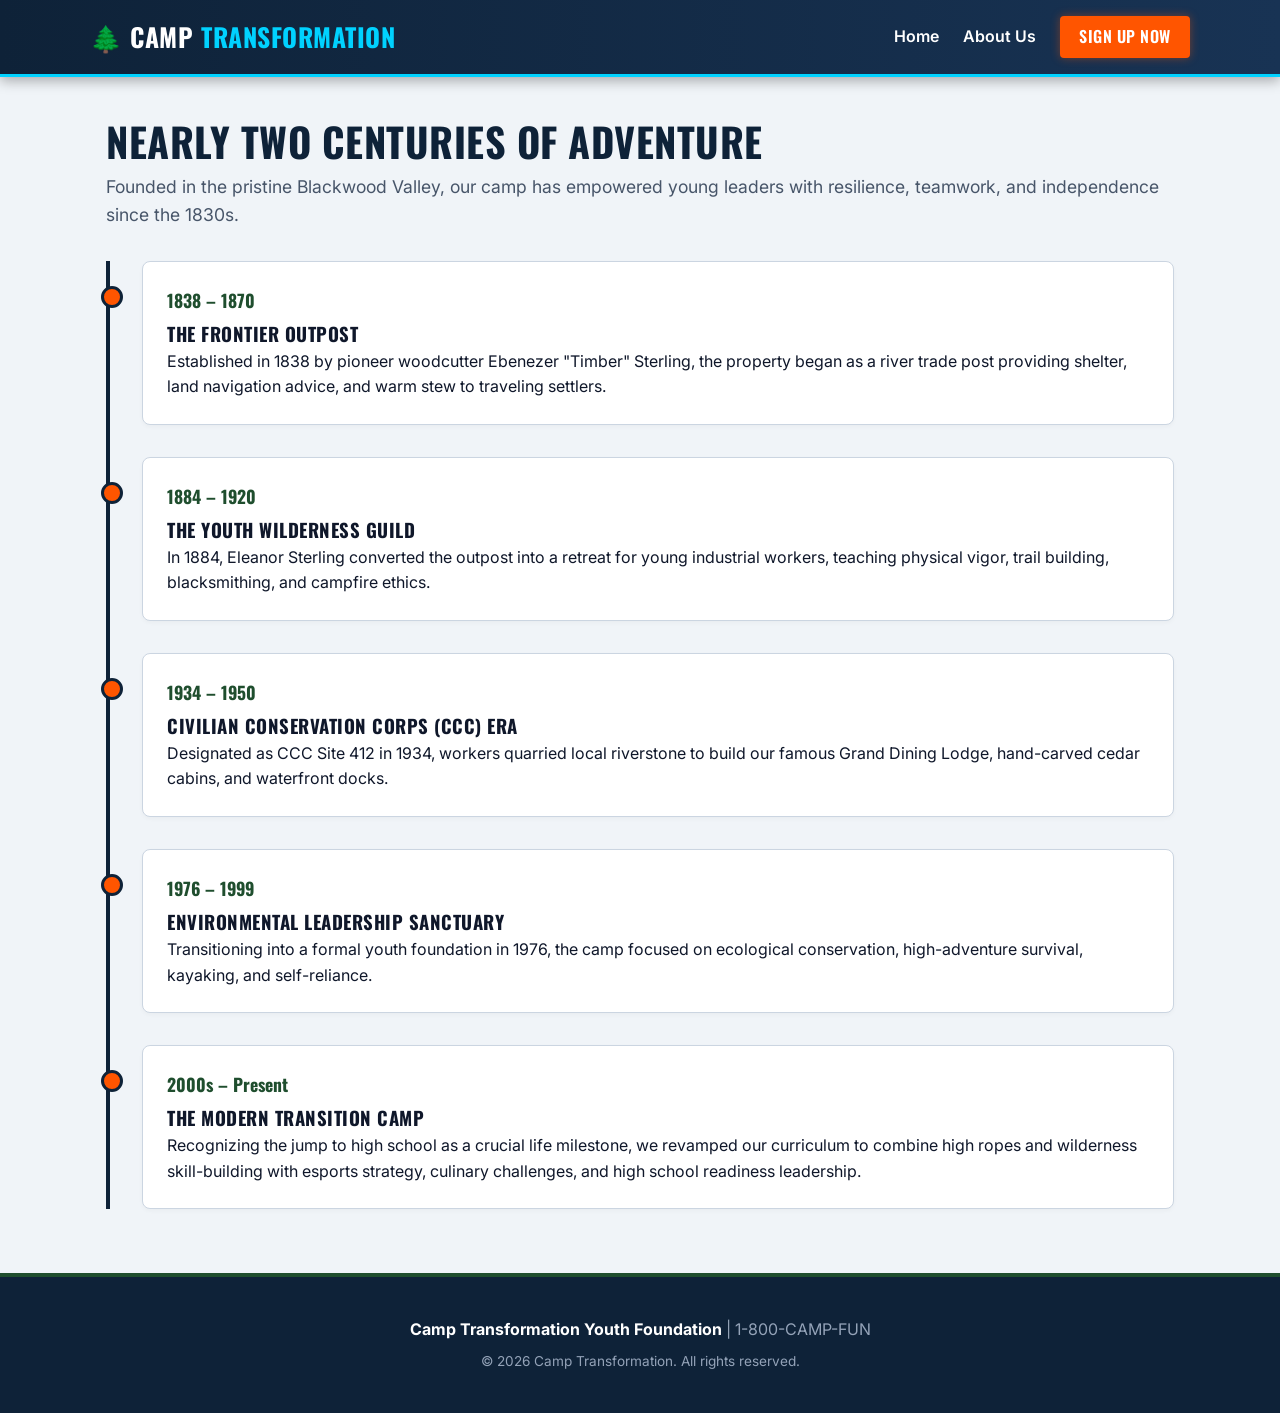
==== about.html @ c5d811f4 "Add files via upload" ====
<!DOCTYPE html>
<html lang="en">
<head>
  <meta charset="UTF-8">
  <meta name="viewport" content="width=device-width, initial-scale=1.0">
  <title>About Us & History | Camp Transformation</title>
  <link rel="stylesheet" href="styles.css">
</head>
<body>

  <header>
    <div class="nav-container">
      <a href="index.html" class="logo">🌲 CAMP <span>TRANSFORMATION</span></a>
      <nav>
        <a href="index.html">Home</a>
        <a href="about.html">About Us</a>
        <a href="signup.html" class="btn-nav">Sign Up Now</a>
      </nav>
    </div>
  </header>

  <main>
    <section style="margin-bottom: 2rem;">
      <h1 style="color: var(--navy-dark); font-size: 2.5rem;">NEARLY TWO CENTURIES OF ADVENTURE</h1>
      <p style="font-size: 1.1rem; color: var(--text-muted);">Founded in the pristine Blackwood Valley, our camp has empowered young leaders with resilience, teamwork, and independence since the 1830s.</p>
    </section>

    <section class="timeline">

      <div class="timeline-item">
        <div class="timeline-date">1838 – 1870</div>
        <h3>The Frontier Outpost</h3>
        <p>Established in 1838 by pioneer woodcutter Ebenezer "Timber" Sterling, the property began as a river trade post providing shelter, land navigation advice, and warm stew to traveling settlers.</p>
      </div>

      <div class="timeline-item">
        <div class="timeline-date">1884 – 1920</div>
        <h3>The Youth Wilderness Guild</h3>
        <p>In 1884, Eleanor Sterling converted the outpost into a retreat for young industrial workers, teaching physical vigor, trail building, blacksmithing, and campfire ethics.</p>
      </div>

      <div class="timeline-item">
        <div class="timeline-date">1934 – 1950</div>
        <h3>Civilian Conservation Corps (CCC) Era</h3>
        <p>Designated as CCC Site 412 in 1934, workers quarried local riverstone to build our famous Grand Dining Lodge, hand-carved cedar cabins, and waterfront docks.</p>
      </div>

      <div class="timeline-item">
        <div class="timeline-date">1976 – 1999</div>
        <h3>Environmental Leadership Sanctuary</h3>
        <p>Transitioning into a formal youth foundation in 1976, the camp focused on ecological conservation, high-adventure survival, kayaking, and self-reliance.</p>
      </div>

      <div class="timeline-item">
        <div class="timeline-date">2000s – Present</div>
        <h3>The Modern Transition Camp</h3>
        <p>Recognizing the jump to high school as a crucial life milestone, we revamped our curriculum to combine high ropes and wilderness skill-building with esports strategy, culinary challenges, and high school readiness leadership.</p>
      </div>

    </section>
  </main>

  <footer>
    <p><strong>Camp Transformation Youth Foundation</strong> | 1-800-CAMP-FUN</p>
    <p style="font-size: 0.85rem; margin-top: 0.5rem;">&copy; 2026 Camp Transformation. All rights reserved.</p>
  </footer>

</body>
</html>
---- styles.css ----
/* --- GOOGLE FONTS IMPORT --- */
@import url('https://fonts.googleapis.com/css2?family=Inter:wght@400;600;700&family=Oswald:wght@600;700&display=swap');

/* --- COLOR PALETTE & VARIABLES --- */
:root {
  --navy-dark: #0e2238;
  --navy-light: #183354;
  --forest-green: #1f4e2e;
  --electric-cyan: #00d2ff;
  --fiery-orange: #ff5500;
  --amber-gold: #ffb703;
  --bg-dark: #090e17;
  --bg-light: #f0f4f8;
  --card-bg: #ffffff;
  --text-dark: #0f172a;
  --text-muted: #475569;
  --border-color: #cbd5e1;
}

/* --- GLOBAL STYLES & RESET --- */
* {
  box-sizing: border-box;
  margin: 0;
  padding: 0;
}

body {
  font-family: 'Inter', system-ui, -apple-system, sans-serif;
  line-height: 1.6;
  color: var(--text-dark);
  background-color: var(--bg-light);
}

h1, h2, h3, .logo, .btn-cta, .btn-nav, .badge {
  font-family: 'Oswald', sans-serif;
  text-transform: uppercase;
  letter-spacing: 0.5px;
}

/* --- NAVIGATION HEADER --- */
header {
  background: linear-gradient(90deg, var(--navy-dark) 0%, var(--navy-light) 100%);
  color: white;
  padding: 1rem 2rem;
  position: sticky;
  top: 0;
  z-index: 1000;
  border-bottom: 3px solid var(--electric-cyan);
  box-shadow: 0 4px 12px rgba(0, 0, 0, 0.3);
}

.nav-container {
  max-width: 1100px;
  margin: 0 auto;
  display: flex;
  justify-content: space-between;
  align-items: center;
}

.logo {
  font-size: 1.6rem;
  font-weight: 700;
  color: white;
  text-decoration: none;
  display: flex;
  align-items: center;
  gap: 0.5rem;
}

.logo span {
  color: var(--electric-cyan);
}

nav {
  display: flex;
  gap: 1.5rem;
  align-items: center;
}

nav a {
  color: white;
  text-decoration: none;
  font-weight: 600;
  transition: color 0.2s;
}

nav a:hover {
  color: var(--electric-cyan);
}

.btn-nav {
  background-color: var(--fiery-orange);
  color: white !important;
  padding: 0.5rem 1.2rem;
  border-radius: 4px;
  font-size: 1rem;
  box-shadow: 0 0 10px rgba(255, 85, 0, 0.4);
  transition: transform 0.2s, background-color 0.2s;
}

.btn-nav:hover {
  background-color: #e04b00;
  transform: translateY(-2px);
}

/* --- MAIN CONTAINERS & HERO --- */
main {
  max-width: 1100px;
  margin: 2rem auto;
  padding: 0 1rem;
}

.hero {
  background: radial-gradient(circle at top right, var(--navy-light), var(--navy-dark));
  color: white;
  text-align: center;
  padding: 4rem 2rem;
  border-radius: 12px;
  margin-bottom: 2rem;
  border: 2px solid var(--electric-cyan);
  box-shadow: 0 8px 24px rgba(0, 210, 255, 0.15);
  position: relative;
  overflow: hidden;
}

.hero::before {
  content: '';
  position: absolute;
  top: -50%;
  left: -50%;
  width: 200%;
  height: 200%;
  background: radial-gradient(circle, rgba(255,85,0,0.1) 0%, transparent 60%);
  pointer-events: none;
}

.badge {
  display: inline-block;
  background-color: var(--fiery-orange);
  color: white;
  padding: 0.3rem 0.8rem;
  border-radius: 20px;
  font-size: 0.9rem;
  margin-bottom: 1rem;
  font-weight: 600;
}

.hero h1 {
  font-size: 3rem;
  line-height: 1.1;
  margin-bottom: 1rem;
  color: #ffffff;
  text-shadow: 0 2px 4px rgba(0,0,0,0.5);
}

.hero h1 span {
  color: var(--electric-cyan);
}

.hero p {
  font-size: 1.2rem;
  max-width: 750px;
  margin: 0 auto 2rem auto;
  color: #cbd5e1;
}

.btn-cta {
  display: inline-block;
  background: linear-gradient(135deg, var(--fiery-orange), #ff7700);
  color: white;
  padding: 0.9rem 2.2rem;
  font-size: 1.2rem;
  border-radius: 6px;
  text-decoration: none;
  box-shadow: 0 4px 15px rgba(255, 85, 0, 0.4);
  transition: all 0.2s ease-in-out;
}

.btn-cta:hover {
  transform: translateY(-2px);
  box-shadow: 0 6px 20px rgba(255, 85, 0, 0.6);
}

/* --- CARDS & GRIDS --- */
.grid-3 {
  display: grid;
  grid-template-columns: repeat(auto-fit, minmax(300px, 1fr));
  gap: 1.5rem;
  margin: 2rem 0;
}

.card {
  background: var(--card-bg);
  padding: 1.8rem;
  border-radius: 10px;
  border: 1px solid var(--border-color);
  box-shadow: 0 4px 6px rgba(0,0,0,0.04);
  transition: border-color 0.2s, transform 0.2s;
}

.card:hover {
  border-color: var(--electric-cyan);
  transform: translateY(-3px);
}

.card h3 {
  color: var(--navy-dark);
  font-size: 1.4rem;
  margin-bottom: 0.6rem;
  display: flex;
  align-items: center;
  gap: 0.5rem;
}

.card-highlight {
  border-left: 5px solid var(--forest-green);
}

/* --- TIMELINE (ABOUT PAGE) --- */
.timeline {
  position: relative;
  margin: 2rem 0;
  padding-left: 2rem;
  border-left: 4px solid var(--navy-dark);
}

.timeline-item {
  position: relative;
  margin-bottom: 2rem;
  background: white;
  padding: 1.5rem;
  border-radius: 8px;
  border: 1px solid var(--border-color);
  box-shadow: 0 2px 4px rgba(0,0,0,0.03);
}

.timeline-item::before {
  content: '';
  position: absolute;
  left: -2.6rem;
  top: 1.5rem;
  width: 16px;
  height: 16px;
  border-radius: 50%;
  background: var(--fiery-orange);
  border: 3px solid var(--navy-dark);
}

.timeline-date {
  font-family: 'Oswald', sans-serif;
  font-weight: 700;
  color: var(--forest-green);
  font-size: 1.1rem;
  margin-bottom: 0.3rem;
}

/* --- FORM STYLES --- */
.form-container {
  background: white;
  padding: 2.5rem;
  border-radius: 12px;
  border: 2px solid var(--navy-dark);
  box-shadow: 0 10px 25px rgba(0,0,0,0.08);
  max-width: 750px;
  margin: 0 auto;
}

.form-group {
  margin-bottom: 1.2rem;
}

.form-row {
  display: flex;
  gap: 1rem;
}

.form-row .form-group {
  flex: 1;
}

label {
  display: block;
  font-weight: 600;
  margin-bottom: 0.4rem;
  color: var(--navy-dark);
}

input, select, textarea {
  width: 100%;
  padding: 0.75rem;
  border: 1px solid var(--border-color);
  border-radius: 6px;
  font-size: 1rem;
  font-family: 'Inter', sans-serif;
}

input:focus, select:focus, textarea:focus {
  outline: none;
  border-color: var(--electric-cyan);
  box-shadow: 0 0 0 3px rgba(0, 210, 255, 0.2);
}

/* --- FOOTER --- */
footer {
  background-color: var(--navy-dark);
  color: #94a3b8;
  text-align: center;
  padding: 2.5rem 1rem;
  margin-top: 4rem;
  border-top: 4px solid var(--forest-green);
}

footer strong {
  color: white;
}
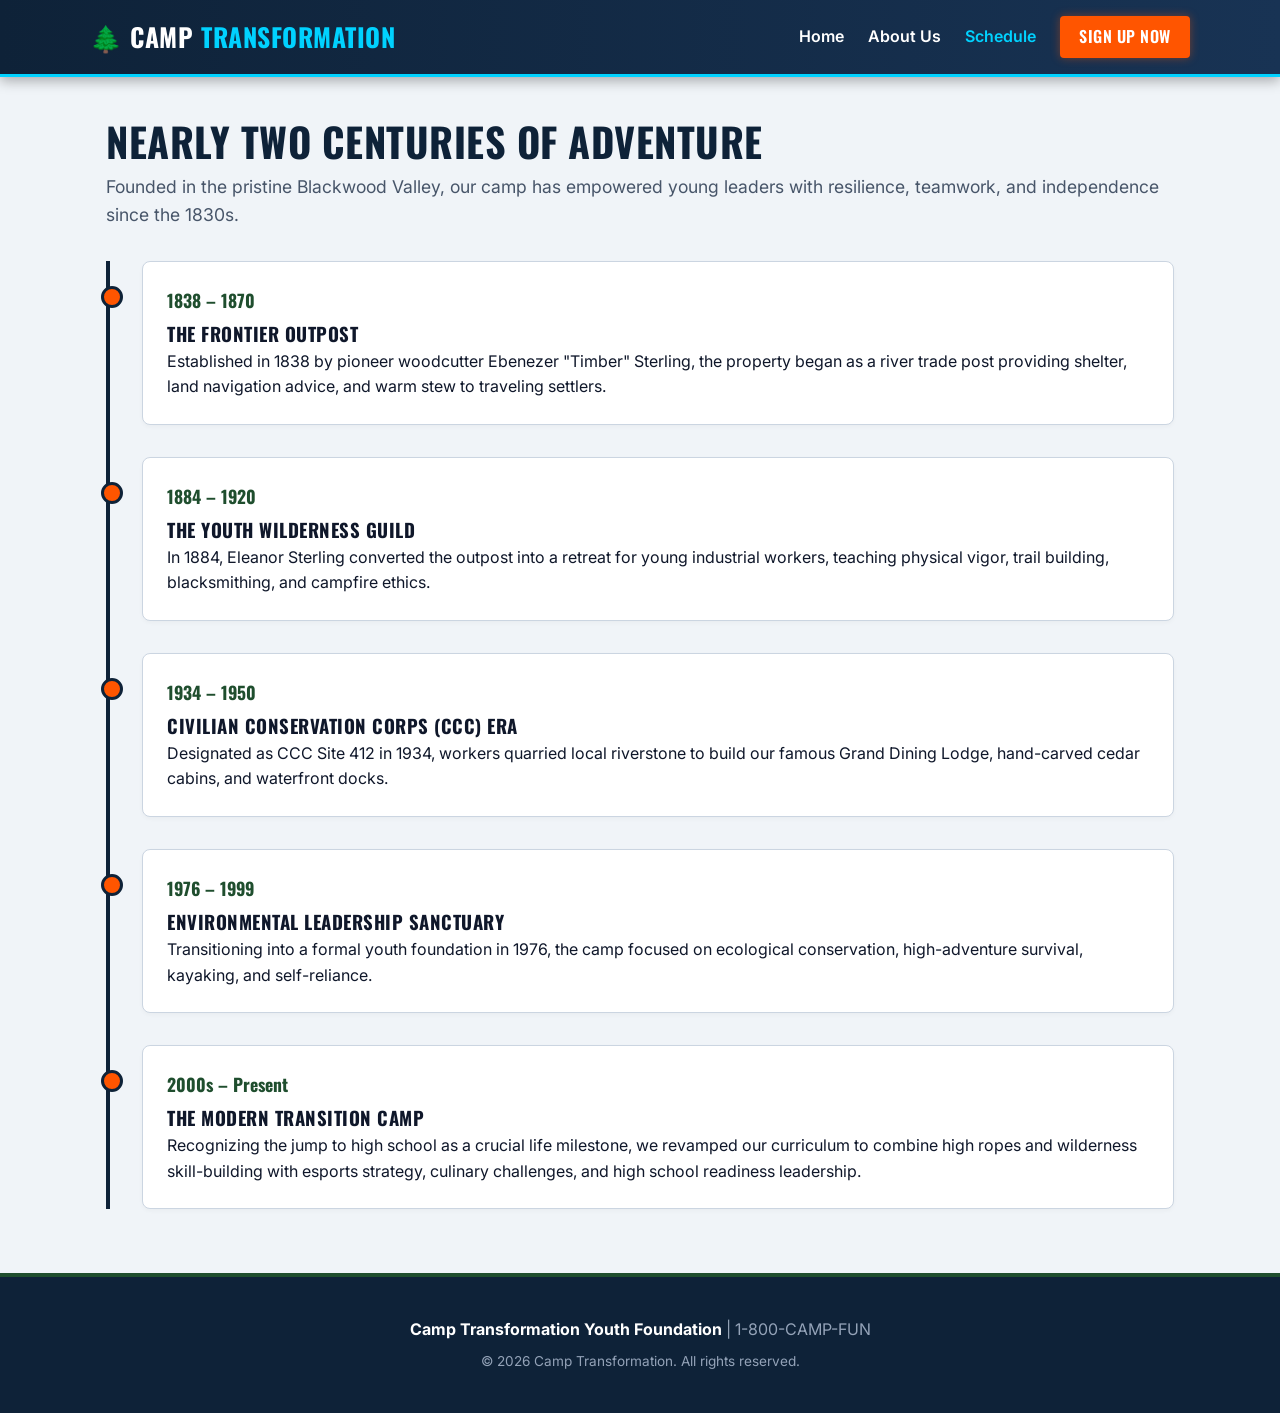
==== commit 60b6df47: "Update about.html" ====
--- a/about.html
+++ b/about.html
@@ -11,9 +11,10 @@
   <header>
     <div class="nav-container">
       <a href="index.html" class="logo">🌲 CAMP <span>TRANSFORMATION</span></a>
-      <nav>
+       <nav>
         <a href="index.html">Home</a>
         <a href="about.html">About Us</a>
+        <a href="schedule.html" style="color: var(--electric-cyan);">Schedule</a>
         <a href="signup.html" class="btn-nav">Sign Up Now</a>
       </nav>
     </div>
@@ -66,4 +67,4 @@
   </footer>
 
 </body>
-</html>+</html>
